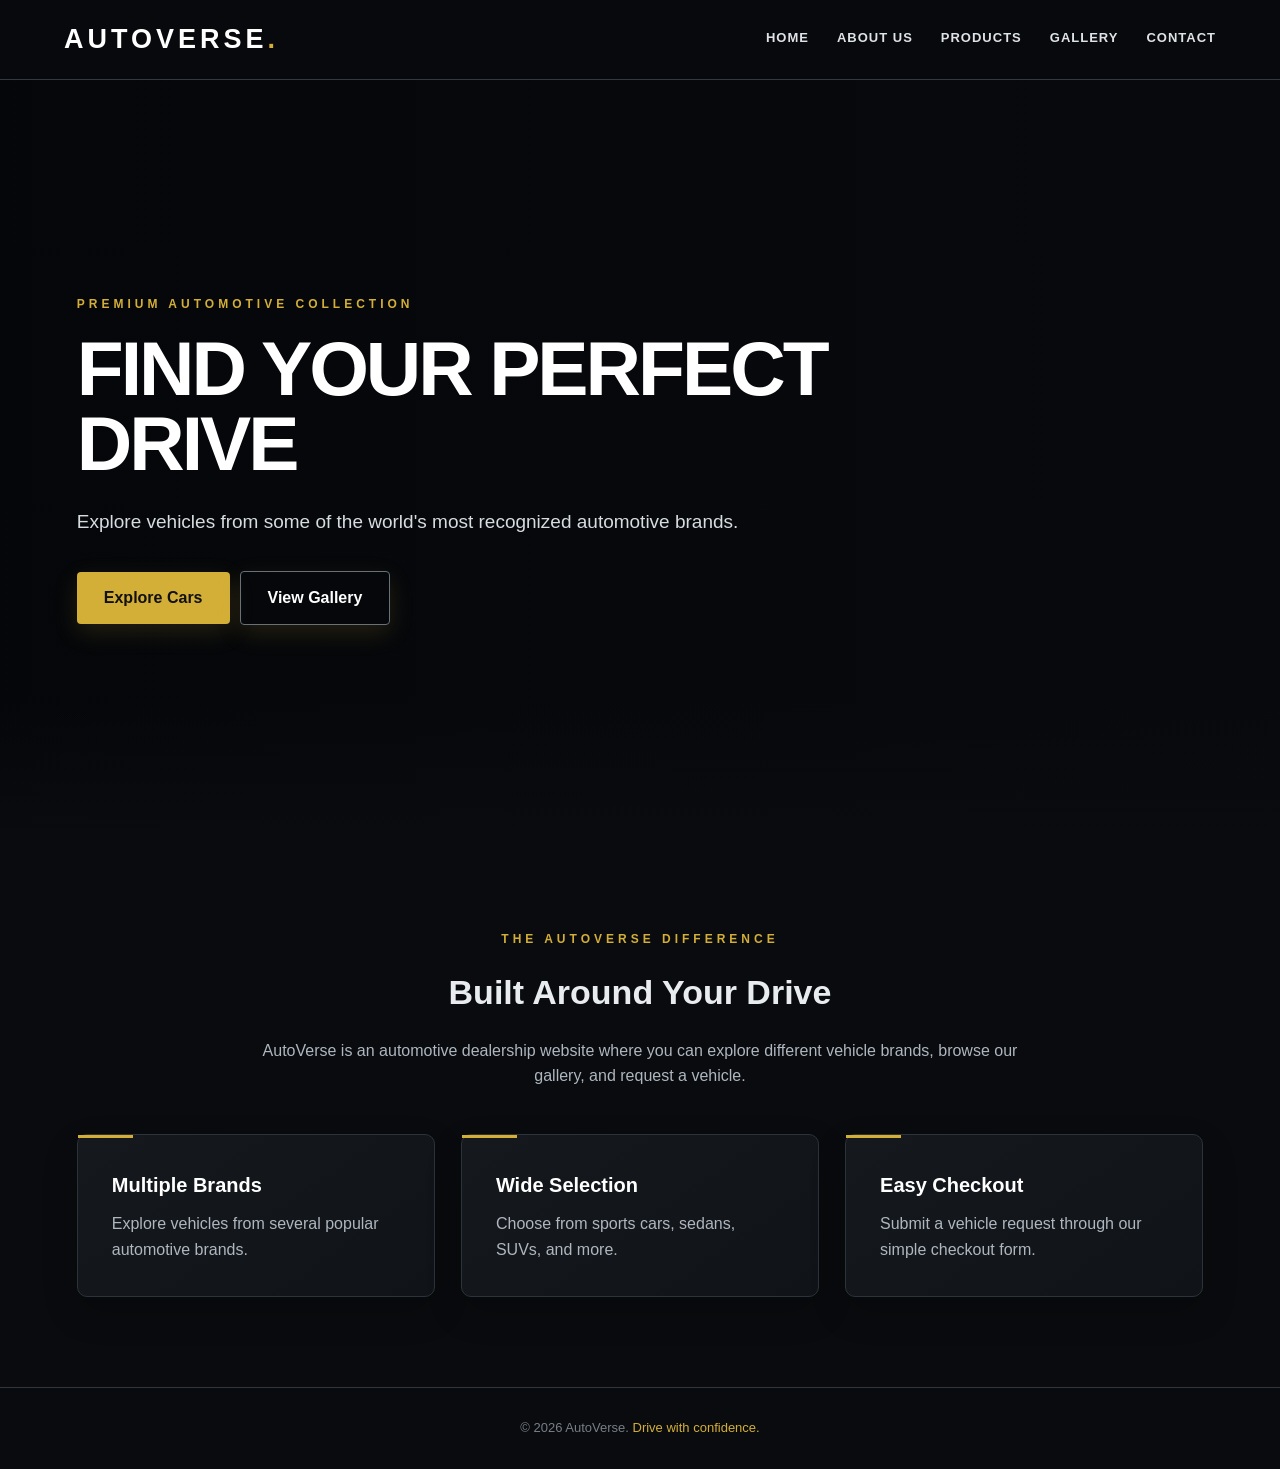
==== index.html @ beb944c0 "Add files via upload" ====
<!DOCTYPE html>
<html lang="en"><head><meta charset="UTF-8"><meta name="viewport" content="width=device-width, initial-scale=1.0"><title>AutoVerse | Home</title><link rel="stylesheet" href="style.css"></head>
<body><header><div class="logo">AUTOVERSE</div><nav><a href="index.html">Home</a><a href="about.html">About Us</a><a href="products.html">Products</a><a href="gallery.html">Gallery</a><a href="contact.html">Contact</a></nav></header>
<section class="hero"><div class="hero-content"><div class="eyebrow">Premium Automotive Collection</div><h1>FIND YOUR PERFECT DRIVE</h1><p>Explore vehicles from some of the world's most recognized automotive brands.</p><a href="products.html" class="button">Explore Cars</a><a href="gallery.html" class="button secondary">View Gallery</a></div></section>
<section class="home-section"><div class="eyebrow">The AutoVerse Difference</div><h2>Built Around Your Drive</h2><p class="center-text">AutoVerse is an automotive dealership website where you can explore different vehicle brands, browse our gallery, and request a vehicle.</p><div class="features"><div class="feature"><h3>Multiple Brands</h3><p>Explore vehicles from several popular automotive brands.</p></div><div class="feature"><h3>Wide Selection</h3><p>Choose from sports cars, sedans, SUVs, and more.</p></div><div class="feature"><h3>Easy Checkout</h3><p>Submit a vehicle request through our simple checkout form.</p></div></div></section>
<footer><p>&copy; 2026 AutoVerse. <span>Drive with confidence.</span></p></footer></body></html>
---- style.css ----
*{margin:0;padding:0;box-sizing:border-box}
html{scroll-behavior:smooth}
body{font-family:Arial,Helvetica,sans-serif;background:#090b0e;color:#e9ecef;min-height:100vh;display:flex;flex-direction:column;line-height:1.6}
header{background:rgba(8,10,13,.97);color:#fff;padding:18px clamp(28px,5vw,80px);display:flex;justify-content:space-between;align-items:center;gap:30px;border-bottom:1px solid #343941;position:sticky;top:0;z-index:100;backdrop-filter:blur(10px)}
.logo{font-size:27px;font-weight:900;letter-spacing:4px;white-space:nowrap}.logo:after{content:".";color:#d4af37}
nav{display:flex;gap:28px;align-items:center}nav a{color:#dfe3e7;text-decoration:none;font-weight:bold;font-size:13px;text-transform:uppercase;letter-spacing:1px;padding:9px 0;border-bottom:2px solid transparent;transition:.2s}nav a:hover{color:#d4af37;border-bottom-color:#d4af37}
.hero{min-height:760px;background-image:linear-gradient(90deg,rgba(4,6,9,.94) 0%,rgba(4,6,9,.62) 48%,rgba(4,6,9,.35) 100%),url("https://images.unsplash.com/photo-1503376780353-7e6692767b70?auto=format&fit=crop&w=2000&q=90");background-size:cover;background-position:center;display:flex;align-items:center;color:#fff;position:relative}
.hero:after{content:"";position:absolute;inset:auto 0 0;height:140px;background:linear-gradient(transparent,#090b0e);pointer-events:none}
.hero-content{width:min(88%,1320px);margin:auto;padding:80px 0;position:relative;z-index:1}.eyebrow{color:#d4af37;font-size:12px;font-weight:bold;letter-spacing:4px;text-transform:uppercase;margin-bottom:16px}.hero h1{max-width:850px;font-size:clamp(52px,6vw,88px);line-height:.98;letter-spacing:-3px;margin-bottom:26px}.hero p{max-width:670px;font-size:19px;color:#d7dce1;margin-bottom:34px}
.button{display:inline-block;background:#d4af37;color:#111;padding:13px 27px;text-decoration:none;border:none;border-radius:4px;font-weight:900;cursor:pointer;transition:.2s;box-shadow:0 8px 25px rgba(212,175,55,.15)}.button:hover{background:#f0cf63;transform:translateY(-2px)}.button.secondary{background:transparent;color:#fff;border:1px solid #68707a;margin-left:10px}.button.secondary:hover{border-color:#d4af37;color:#d4af37;background:transparent}
.page-title{background:linear-gradient(135deg,#11151a,#191d23);color:#fff;text-align:center;padding:82px 20px;border-bottom:1px solid #363c43}.page-title h1{font-size:clamp(42px,5vw,60px);line-height:1.1;margin-bottom:10px}.page-title p{color:#aeb6bf}
.home-section,.content{width:min(88%,1320px);margin:90px auto}.home-section{text-align:center}.home-section h2,.content h2{font-size:34px;margin-bottom:18px}.center-text{max-width:800px;margin:auto;color:#aeb6bf}.features{display:grid;grid-template-columns:repeat(3,1fr);gap:26px;margin-top:45px}.feature{background:linear-gradient(145deg,#15191e,#101317);padding:34px;border:1px solid #2d333a;border-radius:10px;box-shadow:0 15px 35px rgba(0,0,0,.2);position:relative;text-align:left}.feature:before{content:"";position:absolute;top:0;left:0;width:55px;height:3px;background:#d4af37}.feature h3{margin-bottom:10px;color:#fff;font-size:20px}.feature p{color:#aeb6bf}
.content{line-height:1.8;color:#c6cbd1}.content h2{color:#fff;margin-top:35px}
.brand-section{width:min(88%,1320px);margin:80px auto}.brand-title{display:flex;align-items:center;gap:15px;color:#fff;font-size:29px;padding:16px 20px;border-left:5px solid #d4af37;background:linear-gradient(90deg,#161b20,transparent);margin-bottom:28px}.brand-title:after{content:"";height:1px;background:#343b43;flex:1}.products{display:grid;grid-template-columns:repeat(3,1fr);gap:28px}.product-card{background:#13171c;border:1px solid #2d333a;border-radius:10px;overflow:hidden;box-shadow:0 12px 32px rgba(0,0,0,.24);transition:.25s}.product-card:hover{transform:translateY(-6px);border-color:#68604a}.product-card img{width:100%;height:300px;object-fit:cover;display:block}.product-info{padding:26px}.product-info h2{margin-bottom:4px;color:#fff}.product-info h3{margin:14px 0;color:#d4af37;font-size:22px}.product-info p{margin-bottom:6px;color:#aeb6bf}.product-info .button{margin-top:14px}
.brand-list{width:min(88%,1100px);margin:65px auto;text-align:center}.brand-list h2{margin-bottom:28px;font-size:30px}.brand-buttons{display:flex;flex-wrap:wrap;justify-content:center;gap:13px}.brand-buttons a{background:#151a1f;color:#e8ebee;border:1px solid #363d45;padding:11px 21px;text-decoration:none;border-radius:4px;font-weight:bold;transition:.2s}.brand-buttons a:hover{background:#d4af37;color:#111;border-color:#d4af37}
.video-section{width:min(88%,1100px);margin:70px auto;text-align:center;background:#12161b;padding:34px;border:1px solid #2d333a;border-radius:10px;box-shadow:0 15px 35px rgba(0,0,0,.22)}.video-section h2{font-size:32px;margin-bottom:8px}.video-section>p{color:#aeb6bf;margin-bottom:22px}.video-wrapper{width:100%;aspect-ratio:16/9;background:#000;border-radius:7px;overflow:hidden;border:1px solid #3b4148}.video-wrapper iframe{width:100%;height:100%;border:0}.video-note{font-size:13px;color:#707983;margin-top:14px!important}
.gallery-brand{width:min(88%,1320px);margin:80px auto}.gallery-brand h2{font-size:31px;margin-bottom:22px;border-left:5px solid #d4af37;padding-left:15px}.gallery{display:grid;grid-template-columns:repeat(2,1fr);gap:24px}.gallery img{width:100%;height:360px;object-fit:cover;border-radius:8px;border:1px solid #30363d;transition:.3s}.gallery img:hover{transform:scale(1.02);border-color:#d4af37}
.checkout-container{width:min(88%,760px);margin:65px auto}.checkout-form{background:#13171c;padding:38px;border:1px solid #30363d;border-radius:10px;box-shadow:0 12px 35px rgba(0,0,0,.25)}.checkout-form h2{margin-bottom:20px;border-bottom:1px solid #3b4148;padding-bottom:12px;color:#fff}.checkout-form label{display:block;margin-top:18px;margin-bottom:7px;font-weight:bold;color:#dfe3e7}.checkout-form input,.checkout-form select,.checkout-form textarea,.contact-form input,.contact-form textarea{width:100%;padding:12px;background:#0d1013;color:#fff;border:1px solid #3a4148;border-radius:5px;font-family:Arial;font-size:15px;outline:none}.checkout-form input:focus,.checkout-form select:focus,.checkout-form textarea:focus,.contact-form input:focus,.contact-form textarea:focus{border-color:#d4af37}.checkout-form textarea,.contact-form textarea{resize:vertical}.checkout-form .button{margin-top:25px}
.contact-container{width:min(88%,1100px);margin:65px auto;display:grid;grid-template-columns:1fr 1fr;gap:32px}.contact-info,.contact-form{background:#13171c;padding:32px;border:1px solid #30363d;border-radius:10px;box-shadow:0 10px 30px rgba(0,0,0,.2)}.contact-info h2{margin-bottom:22px}.contact-info p{margin-bottom:13px;color:#aeb6bf}.contact-info strong{color:#fff}.contact-form label{display:block;margin-bottom:7px;margin-top:15px;font-weight:bold}.contact-form .button{margin-top:20px}
footer{margin-top:auto;background:#090b0e;color:#777f88;text-align:center;padding:30px;border-top:1px solid #30363d;font-size:13px}footer span{color:#d4af37}
@media(max-width:1050px){header{padding-left:4%;padding-right:4%}nav{gap:18px}.hero{min-height:680px}.products{grid-template-columns:repeat(2,1fr)}.gallery img{height:320px}}
@media(max-width:768px){header{position:relative;flex-direction:column;gap:15px;padding:18px 5%}nav{flex-wrap:wrap;justify-content:center;gap:12px}nav a{font-size:12px}.hero{min-height:560px}.hero-content{width:90%;padding:60px 0}.hero h1{font-size:43px;letter-spacing:-1.5px}.hero p{font-size:17px}.button.secondary{margin-left:0;margin-top:10px}.features,.products,.gallery,.contact-container{grid-template-columns:1fr}.gallery img{height:260px}.page-title{padding:65px 20px}.page-title h1{font-size:38px}.home-section,.content,.brand-section,.gallery-brand{margin-top:60px;margin-bottom:60px}.video-section{padding:22px}.product-card img{height:260px}}

/* =========================
   AUTOVERSE ABOUT PAGE
========================= */
.about-page{width:min(88%,1320px);margin:0 auto 90px}.about-intro{display:grid;grid-template-columns:1.05fr .95fr;gap:60px;align-items:center;padding:90px 0 30px}.about-intro-text h2,.about-copy h2,.about-values h2,.people-section h2{font-size:clamp(34px,4vw,52px);line-height:1.1;color:#fff;margin-bottom:22px;letter-spacing:-1px}.about-intro-text p,.about-copy p{color:#aeb6bf;font-size:17px;margin-bottom:18px;max-width:700px}.about-intro-image{height:480px;overflow:hidden;border-radius:12px;border:1px solid #30363d;box-shadow:0 22px 50px rgba(0,0,0,.28);position:relative}.about-intro-image:after{content:"";position:absolute;inset:0;background:linear-gradient(135deg,rgba(212,175,55,.08),transparent 55%)}.about-intro-image img{width:100%;height:100%;object-fit:cover;display:block}.about-section{display:grid;grid-template-columns:1fr 1fr;gap:70px;align-items:center;padding:85px 0;border-top:1px solid #262c32}.about-section.reverse .about-copy{order:2}.about-section.reverse .about-image-card{order:1}.about-image-card{background:#13171c;border:1px solid #30363d;border-radius:12px;overflow:hidden;box-shadow:0 18px 40px rgba(0,0,0,.22)}.about-image-card img{width:100%;height:380px;object-fit:cover;display:block}.about-image-card span{display:block;padding:17px 20px;color:#c6cbd1;font-size:14px;border-top:1px solid #30363d}.about-values{padding:85px 0;border-top:1px solid #262c32}.about-values h2{max-width:700px}.about-values .features{margin-top:35px}.people-section{text-align:center;padding:85px 0;border-top:1px solid #262c32}.people-section h2{margin-bottom:15px}.people-grid{display:grid;grid-template-columns:repeat(3,1fr);gap:25px;margin-top:40px;text-align:left}.person-card{background:#13171c;border:1px solid #30363d;border-radius:10px;overflow:hidden;transition:.25s}.person-card:hover{transform:translateY(-5px);border-color:#d4af37}.person-card img{width:100%;height:300px;object-fit:cover;display:block;filter:saturate(.82)}.person-card div{padding:20px}.person-card h3{color:#fff;font-size:20px;margin-bottom:3px}.person-card p{color:#d4af37;font-size:13px;text-transform:uppercase;letter-spacing:1px}.about-closing{text-align:center;background:linear-gradient(145deg,#171c21,#0f1216);border:1px solid #30363d;border-radius:12px;padding:65px 35px;margin-top:20px;box-shadow:0 20px 45px rgba(0,0,0,.2)}.about-closing h2{font-size:36px;color:#fff;margin-bottom:12px}.about-closing p{max-width:720px;margin:0 auto 26px;color:#aeb6bf;font-size:17px}.about-closing .button{margin:0}
@media(max-width:900px){.about-intro,.about-section{grid-template-columns:1fr;gap:38px}.about-section.reverse .about-copy,.about-section.reverse .about-image-card{order:initial}.about-intro{padding-top:65px}.about-intro-image{height:390px}.about-image-card img{height:340px}.people-grid{grid-template-columns:repeat(2,1fr)}}
@media(max-width:600px){.about-page{width:90%;margin-bottom:60px}.about-intro,.about-section,.people-section,.about-values{padding:60px 0}.about-intro-image{height:280px}.about-image-card img{height:250px}.people-grid{grid-template-columns:1fr}.person-card img{height:280px}.about-closing{padding:45px 22px}.about-closing h2{font-size:30px}}
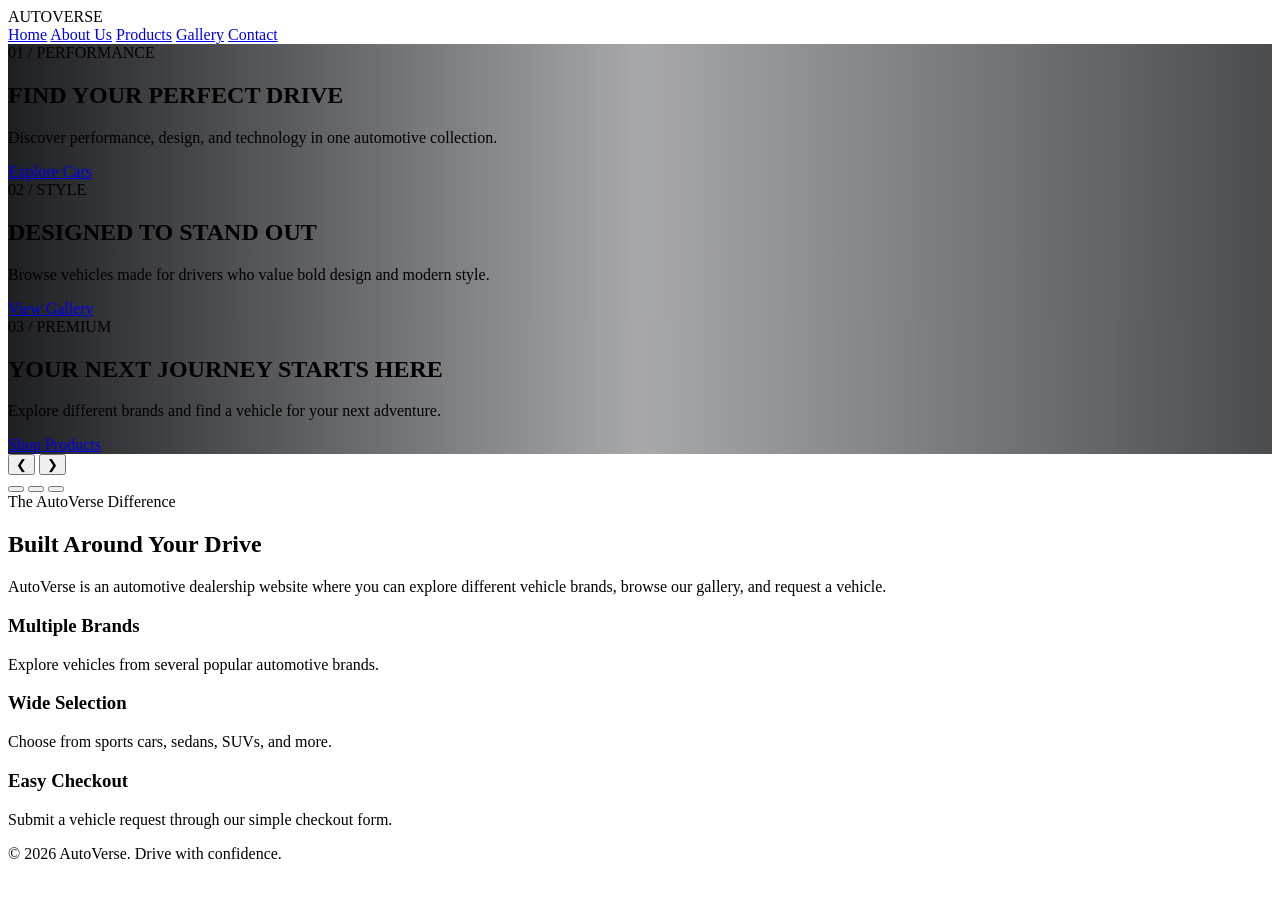
==== commit 4db5a49f: "Add files via upload" ====
--- a/index.html
+++ b/index.html
@@ -1,6 +1,111 @@
 <!DOCTYPE html>
-<html lang="en"><head><meta charset="UTF-8"><meta name="viewport" content="width=device-width, initial-scale=1.0"><title>AutoVerse | Home</title><link rel="stylesheet" href="style.css"></head>
-<body><header><div class="logo">AUTOVERSE</div><nav><a href="index.html">Home</a><a href="about.html">About Us</a><a href="products.html">Products</a><a href="gallery.html">Gallery</a><a href="contact.html">Contact</a></nav></header>
-<section class="hero"><div class="hero-content"><div class="eyebrow">Premium Automotive Collection</div><h1>FIND YOUR PERFECT DRIVE</h1><p>Explore vehicles from some of the world's most recognized automotive brands.</p><a href="products.html" class="button">Explore Cars</a><a href="gallery.html" class="button secondary">View Gallery</a></div></section>
-<section class="home-section"><div class="eyebrow">The AutoVerse Difference</div><h2>Built Around Your Drive</h2><p class="center-text">AutoVerse is an automotive dealership website where you can explore different vehicle brands, browse our gallery, and request a vehicle.</p><div class="features"><div class="feature"><h3>Multiple Brands</h3><p>Explore vehicles from several popular automotive brands.</p></div><div class="feature"><h3>Wide Selection</h3><p>Choose from sports cars, sedans, SUVs, and more.</p></div><div class="feature"><h3>Easy Checkout</h3><p>Submit a vehicle request through our simple checkout form.</p></div></div></section>
-<footer><p>&copy; 2026 AutoVerse. <span>Drive with confidence.</span></p></footer></body></html>+<html lang="en">
+<head>
+<meta charset="UTF-8">
+<meta name="viewport" content="width=device-width, initial-scale=1.0">
+<title>AutoVerse | Home</title>
+<link rel="stylesheet" href="style.css">
+</head>
+<body>
+
+<header>
+  <div class="logo">AUTOVERSE</div>
+  <nav>
+    <a href="index.html">Home</a>
+    <a href="about.html">About Us</a>
+    <a href="products.html">Products</a>
+    <a href="gallery.html">Gallery</a>
+    <a href="contact.html">Contact</a>
+  </nav>
+</header>
+
+<section class="car-slider">
+  <div class="slide active" style="background-image:linear-gradient(90deg,rgba(5,7,10,.9),rgba(5,7,10,.35),rgba(5,7,10,.72)),url('https://images.unsplash.com/photo-1503376780353-7e6692767b70?auto=format&fit=crop&w=1800&q=85')">
+    <div class="slide-content">
+      <div class="eyebrow">01 / PERFORMANCE</div>
+      <h1>FIND YOUR PERFECT DRIVE</h1>
+      <p>Discover performance, design, and technology in one automotive collection.</p>
+      <a href="products.html" class="button">Explore Cars</a>
+    </div>
+  </div>
+
+  <div class="slide" style="background-image:linear-gradient(90deg,rgba(5,7,10,.9),rgba(5,7,10,.35),rgba(5,7,10,.72)),url('https://images.unsplash.com/photo-1492144534655-ae79c964c9d7?auto=format&fit=crop&w=1800&q=85')">
+    <div class="slide-content">
+      <div class="eyebrow">02 / STYLE</div>
+      <h1>DESIGNED TO STAND OUT</h1>
+      <p>Browse vehicles made for drivers who value bold design and modern style.</p>
+      <a href="gallery.html" class="button">View Gallery</a>
+    </div>
+  </div>
+
+  <div class="slide" style="background-image:linear-gradient(90deg,rgba(5,7,10,.9),rgba(5,7,10,.35),rgba(5,7,10,.72)),url('https://images.unsplash.com/photo-1553440569-bcc63803a83d?auto=format&fit=crop&w=1800&q=85')">
+    <div class="slide-content">
+      <div class="eyebrow">03 / PREMIUM</div>
+      <h1>YOUR NEXT JOURNEY STARTS HERE</h1>
+      <p>Explore different brands and find a vehicle for your next adventure.</p>
+      <a href="products.html" class="button">Shop Products</a>
+    </div>
+  </div>
+
+  <button class="slider-arrow prev" onclick="changeSlide(-1)" aria-label="Previous slide">&#10094;</button>
+  <button class="slider-arrow next" onclick="changeSlide(1)" aria-label="Next slide">&#10095;</button>
+
+  <div class="slider-dots">
+    <button class="dot active" onclick="showSlide(0)" aria-label="Slide 1"></button>
+    <button class="dot" onclick="showSlide(1)" aria-label="Slide 2"></button>
+    <button class="dot" onclick="showSlide(2)" aria-label="Slide 3"></button>
+  </div>
+</section>
+
+<section class="home-section">
+  <div class="eyebrow">The AutoVerse Difference</div>
+  <h2>Built Around Your Drive</h2>
+  <p class="center-text">AutoVerse is an automotive dealership website where you can explore different vehicle brands, browse our gallery, and request a vehicle.</p>
+
+  <div class="features">
+    <div class="feature"><h3>Multiple Brands</h3><p>Explore vehicles from several popular automotive brands.</p></div>
+    <div class="feature"><h3>Wide Selection</h3><p>Choose from sports cars, sedans, SUVs, and more.</p></div>
+    <div class="feature"><h3>Easy Checkout</h3><p>Submit a vehicle request through our simple checkout form.</p></div>
+  </div>
+</section>
+
+<footer>
+  <p>&copy; 2026 AutoVerse. <span>Drive with confidence.</span></p>
+</footer>
+
+<script>
+let currentSlide = 0;
+const slides = document.querySelectorAll(".slide");
+const dots = document.querySelectorAll(".dot");
+let autoSlide;
+
+function showSlide(index) {
+  currentSlide = (index + slides.length) % slides.length;
+
+  slides.forEach((slide, i) => {
+    slide.classList.toggle("active", i === currentSlide);
+  });
+
+  dots.forEach((dot, i) => {
+    dot.classList.toggle("active", i === currentSlide);
+  });
+
+  resetAutoSlide();
+}
+
+function changeSlide(direction) {
+  showSlide(currentSlide + direction);
+}
+
+function resetAutoSlide() {
+  clearInterval(autoSlide);
+  autoSlide = setInterval(() => {
+    showSlide(currentSlide + 1);
+  }, 5000);
+}
+
+resetAutoSlide();
+</script>
+
+</body>
+</html>
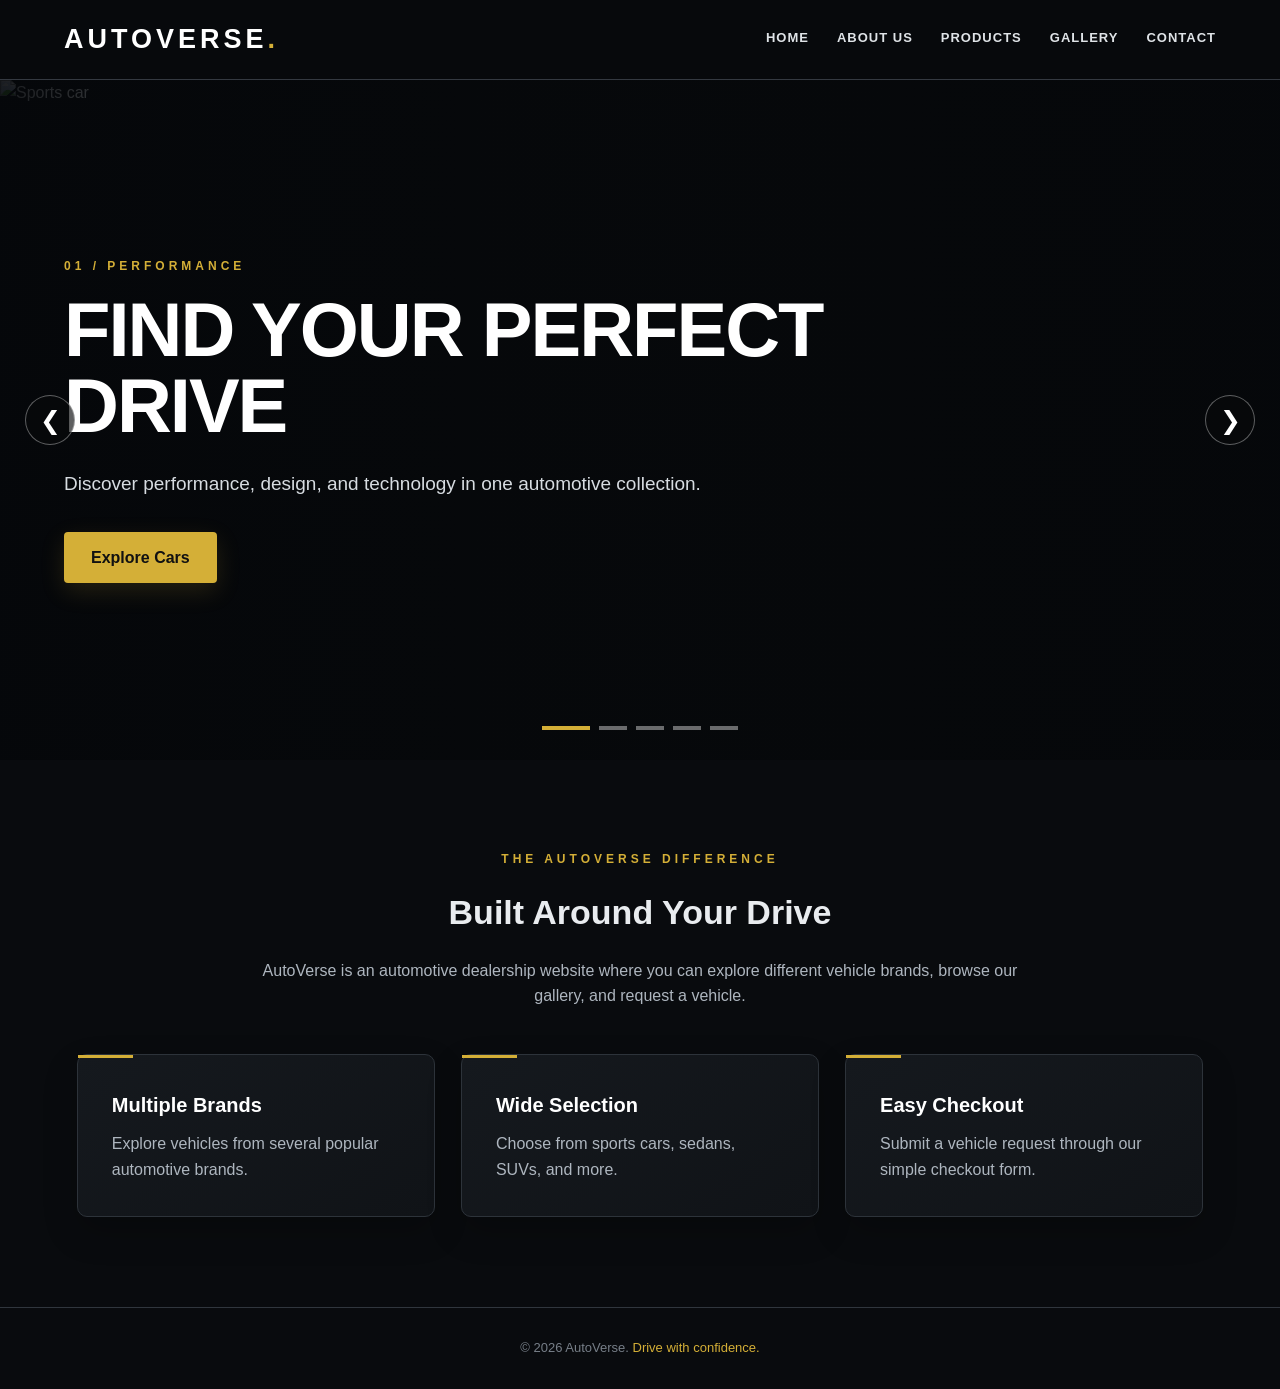
==== commit 2a71b94b: "Add files via upload" ====
--- a/index.html
+++ b/index.html
@@ -20,40 +20,74 @@
 </header>
 
 <section class="car-slider">
-  <div class="slide active" style="background-image:linear-gradient(90deg,rgba(5,7,10,.9),rgba(5,7,10,.35),rgba(5,7,10,.72)),url('https://images.unsplash.com/photo-1503376780353-7e6692767b70?auto=format&fit=crop&w=1800&q=85')">
-    <div class="slide-content">
-      <div class="eyebrow">01 / PERFORMANCE</div>
-      <h1>FIND YOUR PERFECT DRIVE</h1>
-      <p>Discover performance, design, and technology in one automotive collection.</p>
-      <a href="products.html" class="button">Explore Cars</a>
+  <div class="slides-track">
+
+    <div class="slide">
+      <img src="https://images.unsplash.com/photo-1503376780353-7e6692767b70?auto=format&fit=crop&w=1800&q=85" alt="Sports car">
+      <div class="slide-overlay"></div>
+      <div class="slide-content">
+        <div class="eyebrow">01 / PERFORMANCE</div>
+        <h1>FIND YOUR PERFECT DRIVE</h1>
+        <p>Discover performance, design, and technology in one automotive collection.</p>
+        <a href="products.html" class="button">Explore Cars</a>
+      </div>
     </div>
+
+    <div class="slide">
+      <img src="https://images.unsplash.com/photo-1492144534655-ae79c964c9d7?auto=format&fit=crop&w=1800&q=85" alt="Luxury car">
+      <div class="slide-overlay"></div>
+      <div class="slide-content">
+        <div class="eyebrow">02 / STYLE</div>
+        <h1>DESIGNED TO STAND OUT</h1>
+        <p>Browse vehicles made for drivers who value bold design and modern style.</p>
+        <a href="gallery.html" class="button">View Gallery</a>
+      </div>
+    </div>
+
+    <div class="slide">
+      <img src="https://images.unsplash.com/photo-1553440569-bcc63803a83d?auto=format&fit=crop&w=1800&q=85" alt="Premium vehicle">
+      <div class="slide-overlay"></div>
+      <div class="slide-content">
+        <div class="eyebrow">03 / PREMIUM</div>
+        <h1>YOUR NEXT JOURNEY STARTS HERE</h1>
+        <p>Explore different brands and find a vehicle for your next adventure.</p>
+        <a href="products.html" class="button">Shop Products</a>
+      </div>
+    </div>
+
+    <div class="slide">
+      <img src="https://images.unsplash.com/photo-1542282088-72c9c27ed0cd?auto=format&fit=crop&w=1800&q=85" alt="Red sports car">
+      <div class="slide-overlay"></div>
+      <div class="slide-content">
+        <div class="eyebrow">04 / POWER</div>
+        <h1>BUILT FOR THE OPEN ROAD</h1>
+        <p>Explore cars that combine striking looks with an exciting driving experience.</p>
+        <a href="products.html" class="button">See Products</a>
+      </div>
+    </div>
+
+    <div class="slide">
+      <img src="https://images.unsplash.com/photo-1504215680853-026ed2a45def?auto=format&fit=crop&w=1800&q=85" alt="Black sports car">
+      <div class="slide-overlay"></div>
+      <div class="slide-content">
+        <div class="eyebrow">05 / AUTOMOTIVE</div>
+        <h1>MAKE EVERY DRIVE COUNT</h1>
+        <p>Find your next favorite vehicle with AutoVerse.</p>
+        <a href="contact.html" class="button">Contact Us</a>
+      </div>
+    </div>
+
   </div>
 
-  <div class="slide" style="background-image:linear-gradient(90deg,rgba(5,7,10,.9),rgba(5,7,10,.35),rgba(5,7,10,.72)),url('https://images.unsplash.com/photo-1492144534655-ae79c964c9d7?auto=format&fit=crop&w=1800&q=85')">
-    <div class="slide-content">
-      <div class="eyebrow">02 / STYLE</div>
-      <h1>DESIGNED TO STAND OUT</h1>
-      <p>Browse vehicles made for drivers who value bold design and modern style.</p>
-      <a href="gallery.html" class="button">View Gallery</a>
-    </div>
-  </div>
-
-  <div class="slide" style="background-image:linear-gradient(90deg,rgba(5,7,10,.9),rgba(5,7,10,.35),rgba(5,7,10,.72)),url('https://images.unsplash.com/photo-1553440569-bcc63803a83d?auto=format&fit=crop&w=1800&q=85')">
-    <div class="slide-content">
-      <div class="eyebrow">03 / PREMIUM</div>
-      <h1>YOUR NEXT JOURNEY STARTS HERE</h1>
-      <p>Explore different brands and find a vehicle for your next adventure.</p>
-      <a href="products.html" class="button">Shop Products</a>
-    </div>
-  </div>
-
-  <button class="slider-arrow prev" onclick="changeSlide(-1)" aria-label="Previous slide">&#10094;</button>
-  <button class="slider-arrow next" onclick="changeSlide(1)" aria-label="Next slide">&#10095;</button>
+  <button class="slider-arrow prev" onclick="changeSlide(-1)" aria-label="Previous photo">&#10094;</button>
+  <button class="slider-arrow next" onclick="changeSlide(1)" aria-label="Next photo">&#10095;</button>
 
   <div class="slider-dots">
-    <button class="dot active" onclick="showSlide(0)" aria-label="Slide 1"></button>
-    <button class="dot" onclick="showSlide(1)" aria-label="Slide 2"></button>
-    <button class="dot" onclick="showSlide(2)" aria-label="Slide 3"></button>
+    <button class="dot active" onclick="showSlide(0)" aria-label="Photo 1"></button>
+    <button class="dot" onclick="showSlide(1)" aria-label="Photo 2"></button>
+    <button class="dot" onclick="showSlide(2)" aria-label="Photo 3"></button>
+    <button class="dot" onclick="showSlide(3)" aria-label="Photo 4"></button>
+    <button class="dot" onclick="showSlide(4)" aria-label="Photo 5"></button>
   </div>
 </section>
 
@@ -75,16 +109,14 @@
 
 <script>
 let currentSlide = 0;
+const track = document.querySelector(".slides-track");
 const slides = document.querySelectorAll(".slide");
 const dots = document.querySelectorAll(".dot");
 let autoSlide;
 
 function showSlide(index) {
   currentSlide = (index + slides.length) % slides.length;
-
-  slides.forEach((slide, i) => {
-    slide.classList.toggle("active", i === currentSlide);
-  });
+  track.style.transform = "translateX(-" + (currentSlide * 100) + "%)";
 
   dots.forEach((dot, i) => {
     dot.classList.toggle("active", i === currentSlide);
--- a/style.css
+++ b/style.css
@@ -0,0 +1,258 @@
+*{margin:0;padding:0;box-sizing:border-box}
+html{scroll-behavior:smooth}
+body{font-family:Arial,Helvetica,sans-serif;background:#090b0e;color:#e9ecef;min-height:100vh;display:flex;flex-direction:column;line-height:1.6}
+header{background:rgba(8,10,13,.97);color:#fff;padding:18px clamp(28px,5vw,80px);display:flex;justify-content:space-between;align-items:center;gap:30px;border-bottom:1px solid #343941;position:sticky;top:0;z-index:100;backdrop-filter:blur(10px)}
+.logo{font-size:27px;font-weight:900;letter-spacing:4px;white-space:nowrap}.logo:after{content:".";color:#d4af37}
+nav{display:flex;gap:28px;align-items:center}nav a{color:#dfe3e7;text-decoration:none;font-weight:bold;font-size:13px;text-transform:uppercase;letter-spacing:1px;padding:9px 0;border-bottom:2px solid transparent;transition:.2s}nav a:hover{color:#d4af37;border-bottom-color:#d4af37}
+.hero{min-height:760px;background-image:linear-gradient(90deg,rgba(4,6,9,.94) 0%,rgba(4,6,9,.62) 48%,rgba(4,6,9,.35) 100%),url("https://images.unsplash.com/photo-1503376780353-7e6692767b70?auto=format&fit=crop&w=2000&q=90");background-size:cover;background-position:center;display:flex;align-items:center;color:#fff;position:relative}
+.hero:after{content:"";position:absolute;inset:auto 0 0;height:140px;background:linear-gradient(transparent,#090b0e);pointer-events:none}
+.hero-content{width:min(88%,1320px);margin:auto;padding:80px 0;position:relative;z-index:1}.eyebrow{color:#d4af37;font-size:12px;font-weight:bold;letter-spacing:4px;text-transform:uppercase;margin-bottom:16px}.hero h1{max-width:850px;font-size:clamp(52px,6vw,88px);line-height:.98;letter-spacing:-3px;margin-bottom:26px}.hero p{max-width:670px;font-size:19px;color:#d7dce1;margin-bottom:34px}
+.button{display:inline-block;background:#d4af37;color:#111;padding:13px 27px;text-decoration:none;border:none;border-radius:4px;font-weight:900;cursor:pointer;transition:.2s;box-shadow:0 8px 25px rgba(212,175,55,.15)}.button:hover{background:#f0cf63;transform:translateY(-2px)}.button.secondary{background:transparent;color:#fff;border:1px solid #68707a;margin-left:10px}.button.secondary:hover{border-color:#d4af37;color:#d4af37;background:transparent}
+.page-title{background:linear-gradient(135deg,#11151a,#191d23);color:#fff;text-align:center;padding:82px 20px;border-bottom:1px solid #363c43}.page-title h1{font-size:clamp(42px,5vw,60px);line-height:1.1;margin-bottom:10px}.page-title p{color:#aeb6bf}
+.home-section,.content{width:min(88%,1320px);margin:90px auto}.home-section{text-align:center}.home-section h2,.content h2{font-size:34px;margin-bottom:18px}.center-text{max-width:800px;margin:auto;color:#aeb6bf}.features{display:grid;grid-template-columns:repeat(3,1fr);gap:26px;margin-top:45px}.feature{background:linear-gradient(145deg,#15191e,#101317);padding:34px;border:1px solid #2d333a;border-radius:10px;box-shadow:0 15px 35px rgba(0,0,0,.2);position:relative;text-align:left}.feature:before{content:"";position:absolute;top:0;left:0;width:55px;height:3px;background:#d4af37}.feature h3{margin-bottom:10px;color:#fff;font-size:20px}.feature p{color:#aeb6bf}
+.content{line-height:1.8;color:#c6cbd1}.content h2{color:#fff;margin-top:35px}
+.brand-section{width:min(88%,1320px);margin:80px auto}.brand-title{display:flex;align-items:center;gap:15px;color:#fff;font-size:29px;padding:16px 20px;border-left:5px solid #d4af37;background:linear-gradient(90deg,#161b20,transparent);margin-bottom:28px}.brand-title:after{content:"";height:1px;background:#343b43;flex:1}.products{display:grid;grid-template-columns:repeat(3,1fr);gap:28px}.product-card{background:#13171c;border:1px solid #2d333a;border-radius:10px;overflow:hidden;box-shadow:0 12px 32px rgba(0,0,0,.24);transition:.25s}.product-card:hover{transform:translateY(-6px);border-color:#68604a}.product-card img{width:100%;height:300px;object-fit:cover;display:block}.product-info{padding:26px}.product-info h2{margin-bottom:4px;color:#fff}.product-info h3{margin:14px 0;color:#d4af37;font-size:22px}.product-info p{margin-bottom:6px;color:#aeb6bf}.product-info .button{margin-top:14px}
+.brand-list{width:min(88%,1100px);margin:65px auto;text-align:center}.brand-list h2{margin-bottom:28px;font-size:30px}.brand-buttons{display:flex;flex-wrap:wrap;justify-content:center;gap:13px}.brand-buttons a{background:#151a1f;color:#e8ebee;border:1px solid #363d45;padding:11px 21px;text-decoration:none;border-radius:4px;font-weight:bold;transition:.2s}.brand-buttons a:hover{background:#d4af37;color:#111;border-color:#d4af37}
+.video-section{width:min(88%,1100px);margin:70px auto;text-align:center;background:#12161b;padding:34px;border:1px solid #2d333a;border-radius:10px;box-shadow:0 15px 35px rgba(0,0,0,.22)}.video-section h2{font-size:32px;margin-bottom:8px}.video-section>p{color:#aeb6bf;margin-bottom:22px}.video-wrapper{width:100%;aspect-ratio:16/9;background:#000;border-radius:7px;overflow:hidden;border:1px solid #3b4148}.video-wrapper iframe{width:100%;height:100%;border:0}.video-note{font-size:13px;color:#707983;margin-top:14px!important}
+.gallery-brand{width:min(88%,1320px);margin:80px auto}.gallery-brand h2{font-size:31px;margin-bottom:22px;border-left:5px solid #d4af37;padding-left:15px}.gallery{display:grid;grid-template-columns:repeat(2,1fr);gap:24px}.gallery img{width:100%;height:360px;object-fit:cover;border-radius:8px;border:1px solid #30363d;transition:.3s}.gallery img:hover{transform:scale(1.02);border-color:#d4af37}
+.checkout-container{width:min(88%,760px);margin:65px auto}.checkout-form{background:#13171c;padding:38px;border:1px solid #30363d;border-radius:10px;box-shadow:0 12px 35px rgba(0,0,0,.25)}.checkout-form h2{margin-bottom:20px;border-bottom:1px solid #3b4148;padding-bottom:12px;color:#fff}.checkout-form label{display:block;margin-top:18px;margin-bottom:7px;font-weight:bold;color:#dfe3e7}.checkout-form input,.checkout-form select,.checkout-form textarea,.contact-form input,.contact-form textarea{width:100%;padding:12px;background:#0d1013;color:#fff;border:1px solid #3a4148;border-radius:5px;font-family:Arial;font-size:15px;outline:none}.checkout-form input:focus,.checkout-form select:focus,.checkout-form textarea:focus,.contact-form input:focus,.contact-form textarea:focus{border-color:#d4af37}.checkout-form textarea,.contact-form textarea{resize:vertical}.checkout-form .button{margin-top:25px}
+.contact-container{width:min(88%,1100px);margin:65px auto;display:grid;grid-template-columns:1fr 1fr;gap:32px}.contact-info,.contact-form{background:#13171c;padding:32px;border:1px solid #30363d;border-radius:10px;box-shadow:0 10px 30px rgba(0,0,0,.2)}.contact-info h2{margin-bottom:22px}.contact-info p{margin-bottom:13px;color:#aeb6bf}.contact-info strong{color:#fff}.contact-form label{display:block;margin-bottom:7px;margin-top:15px;font-weight:bold}.contact-form .button{margin-top:20px}
+footer{margin-top:auto;background:#090b0e;color:#777f88;text-align:center;padding:30px;border-top:1px solid #30363d;font-size:13px}footer span{color:#d4af37}
+@media(max-width:1050px){header{padding-left:4%;padding-right:4%}nav{gap:18px}.hero{min-height:680px}.products{grid-template-columns:repeat(2,1fr)}.gallery img{height:320px}}
+@media(max-width:768px){header{position:relative;flex-direction:column;gap:15px;padding:18px 5%}nav{flex-wrap:wrap;justify-content:center;gap:12px}nav a{font-size:12px}.hero{min-height:560px}.hero-content{width:90%;padding:60px 0}.hero h1{font-size:43px;letter-spacing:-1.5px}.hero p{font-size:17px}.button.secondary{margin-left:0;margin-top:10px}.features,.products,.gallery,.contact-container{grid-template-columns:1fr}.gallery img{height:260px}.page-title{padding:65px 20px}.page-title h1{font-size:38px}.home-section,.content,.brand-section,.gallery-brand{margin-top:60px;margin-bottom:60px}.video-section{padding:22px}.product-card img{height:260px}}
+
+/* =========================
+   AUTOVERSE ABOUT PAGE
+========================= */
+.about-page{width:min(88%,1320px);margin:0 auto 90px}.about-intro{display:grid;grid-template-columns:1.05fr .95fr;gap:60px;align-items:center;padding:90px 0 30px}.about-intro-text h2,.about-copy h2,.about-values h2,.people-section h2{font-size:clamp(34px,4vw,52px);line-height:1.1;color:#fff;margin-bottom:22px;letter-spacing:-1px}.about-intro-text p,.about-copy p{color:#aeb6bf;font-size:17px;margin-bottom:18px;max-width:700px}.about-intro-image{height:480px;overflow:hidden;border-radius:12px;border:1px solid #30363d;box-shadow:0 22px 50px rgba(0,0,0,.28);position:relative}.about-intro-image:after{content:"";position:absolute;inset:0;background:linear-gradient(135deg,rgba(212,175,55,.08),transparent 55%)}.about-intro-image img{width:100%;height:100%;object-fit:cover;display:block}.about-section{display:grid;grid-template-columns:1fr 1fr;gap:70px;align-items:center;padding:85px 0;border-top:1px solid #262c32}.about-section.reverse .about-copy{order:2}.about-section.reverse .about-image-card{order:1}.about-image-card{background:#13171c;border:1px solid #30363d;border-radius:12px;overflow:hidden;box-shadow:0 18px 40px rgba(0,0,0,.22)}.about-image-card img{width:100%;height:380px;object-fit:cover;display:block}.about-image-card span{display:block;padding:17px 20px;color:#c6cbd1;font-size:14px;border-top:1px solid #30363d}.about-values{padding:85px 0;border-top:1px solid #262c32}.about-values h2{max-width:700px}.about-values .features{margin-top:35px}.people-section{text-align:center;padding:85px 0;border-top:1px solid #262c32}.people-section h2{margin-bottom:15px}.people-grid{display:grid;grid-template-columns:repeat(3,1fr);gap:25px;margin-top:40px;text-align:left}.person-card{background:#13171c;border:1px solid #30363d;border-radius:10px;overflow:hidden;transition:.25s}.person-card:hover{transform:translateY(-5px);border-color:#d4af37}.person-card img{width:100%;height:300px;object-fit:cover;display:block;filter:saturate(.82)}.person-card div{padding:20px}.person-card h3{color:#fff;font-size:20px;margin-bottom:3px}.person-card p{color:#d4af37;font-size:13px;text-transform:uppercase;letter-spacing:1px}.about-closing{text-align:center;background:linear-gradient(145deg,#171c21,#0f1216);border:1px solid #30363d;border-radius:12px;padding:65px 35px;margin-top:20px;box-shadow:0 20px 45px rgba(0,0,0,.2)}.about-closing h2{font-size:36px;color:#fff;margin-bottom:12px}.about-closing p{max-width:720px;margin:0 auto 26px;color:#aeb6bf;font-size:17px}.about-closing .button{margin:0}
+@media(max-width:900px){.about-intro,.about-section{grid-template-columns:1fr;gap:38px}.about-section.reverse .about-copy,.about-section.reverse .about-image-card{order:initial}.about-intro{padding-top:65px}.about-intro-image{height:390px}.about-image-card img{height:340px}.people-grid{grid-template-columns:repeat(2,1fr)}}
+@media(max-width:600px){.about-page{width:90%;margin-bottom:60px}.about-intro,.about-section,.people-section,.about-values{padding:60px 0}.about-intro-image{height:280px}.about-image-card img{height:250px}.people-grid{grid-template-columns:1fr}.person-card img{height:280px}.about-closing{padding:45px 22px}.about-closing h2{font-size:30px}}
+
+/* HORIZONTAL AUTOVERSE SLIDER */
+.car-slider{
+    position:relative;
+    height:680px;
+    overflow:hidden;
+    background:#07090b;
+}
+.slides-track{
+    height:100%;
+    display:flex;
+    width:100%;
+    transition:transform .7s cubic-bezier(.65,0,.35,1);
+}
+.slide{
+    flex:0 0 100%;
+    height:100%;
+    background-size:cover;
+    background-position:center;
+    display:flex;
+    align-items:center;
+}
+.slide-content{
+    width:90%;
+    max-width:1200px;
+    margin:auto;
+    padding:50px 0;
+}
+.slide h1{
+    max-width:780px;
+    font-size:clamp(42px,7vw,76px);
+    line-height:1;
+    letter-spacing:-2px;
+    margin-bottom:25px;
+    color:#fff;
+}
+.slide p{
+    max-width:650px;
+    font-size:19px;
+    color:#d7dce1;
+    margin-bottom:32px;
+}
+.slider-arrow{
+    position:absolute;
+    top:50%;
+    transform:translateY(-50%);
+    width:50px;
+    height:50px;
+    border-radius:50%;
+    border:1px solid rgba(255,255,255,.35);
+    background:rgba(8,10,12,.65);
+    color:#fff;
+    font-size:25px;
+    cursor:pointer;
+    z-index:5;
+    transition:.2s;
+}
+.slider-arrow:hover{
+    background:#d4af37;
+    color:#111;
+    border-color:#d4af37;
+}
+.slider-arrow.prev{left:25px}
+.slider-arrow.next{right:25px}
+.slider-dots{
+    position:absolute;
+    bottom:30px;
+    left:50%;
+    transform:translateX(-50%);
+    display:flex;
+    gap:10px;
+    z-index:5;
+}
+.dot{
+    width:34px;
+    height:4px;
+    border:0;
+    background:rgba(255,255,255,.4);
+    cursor:pointer;
+    transition:.25s;
+}
+.dot.active{
+    width:55px;
+    background:#d4af37;
+}
+@media(max-width:768px){
+    .car-slider{height:580px}
+    .slide-content{width:86%}
+    .slide h1{font-size:42px}
+    .slide p{font-size:16px}
+    .slider-arrow{
+        width:42px;
+        height:42px;
+        font-size:20px;
+    }
+    .slider-arrow.prev{left:12px}
+    .slider-arrow.next{right:12px}
+}
+
+/* INDIVIDUAL PHOTO SLIDER */
+.car-slider{
+    position:relative;
+    height:680px;
+    overflow:hidden;
+    background:#07090b;
+}
+
+.slides-track{
+    height:100%;
+    display:flex;
+    width:100%;
+    transition:transform .7s cubic-bezier(.65,0,.35,1);
+}
+
+.slide{
+    position:relative;
+    flex:0 0 100%;
+    height:100%;
+    overflow:hidden;
+    display:flex;
+    align-items:center;
+}
+
+.slide img{
+    position:absolute;
+    inset:0;
+    width:100%;
+    height:100%;
+    object-fit:cover;
+}
+
+.slide-overlay{
+    position:absolute;
+    inset:0;
+    background:linear-gradient(90deg,rgba(5,7,10,.9),rgba(5,7,10,.35),rgba(5,7,10,.72));
+}
+
+.slide-content{
+    position:relative;
+    z-index:2;
+    width:90%;
+    max-width:1200px;
+    margin:auto;
+    padding:50px 0;
+}
+
+.slide h1{
+    max-width:780px;
+    font-size:clamp(42px,7vw,76px);
+    line-height:1;
+    letter-spacing:-2px;
+    margin-bottom:25px;
+    color:#fff;
+}
+
+.slide p{
+    max-width:650px;
+    font-size:19px;
+    color:#d7dce1;
+    margin-bottom:32px;
+}
+
+.slider-arrow{
+    position:absolute;
+    top:50%;
+    transform:translateY(-50%);
+    width:50px;
+    height:50px;
+    border-radius:50%;
+    border:1px solid rgba(255,255,255,.35);
+    background:rgba(8,10,12,.65);
+    color:#fff;
+    font-size:25px;
+    cursor:pointer;
+    z-index:5;
+    transition:.2s;
+}
+
+.slider-arrow:hover{
+    background:#d4af37;
+    color:#111;
+    border-color:#d4af37;
+}
+
+.slider-arrow.prev{left:25px}
+.slider-arrow.next{right:25px}
+
+.slider-dots{
+    position:absolute;
+    bottom:30px;
+    left:50%;
+    transform:translateX(-50%);
+    display:flex;
+    gap:9px;
+    z-index:5;
+}
+
+.dot{
+    width:28px;
+    height:4px;
+    border:0;
+    background:rgba(255,255,255,.4);
+    cursor:pointer;
+    transition:.25s;
+}
+
+.dot.active{
+    width:48px;
+    background:#d4af37;
+}
+
+@media(max-width:768px){
+    .car-slider{height:580px}
+
+    .slide-content{width:86%}
+
+    .slide h1{font-size:42px}
+
+    .slide p{font-size:16px}
+
+    .slider-arrow{
+        width:42px;
+        height:42px;
+        font-size:20px;
+    }
+
+    .slider-arrow.prev{left:12px}
+    .slider-arrow.next{right:12px}
+}
